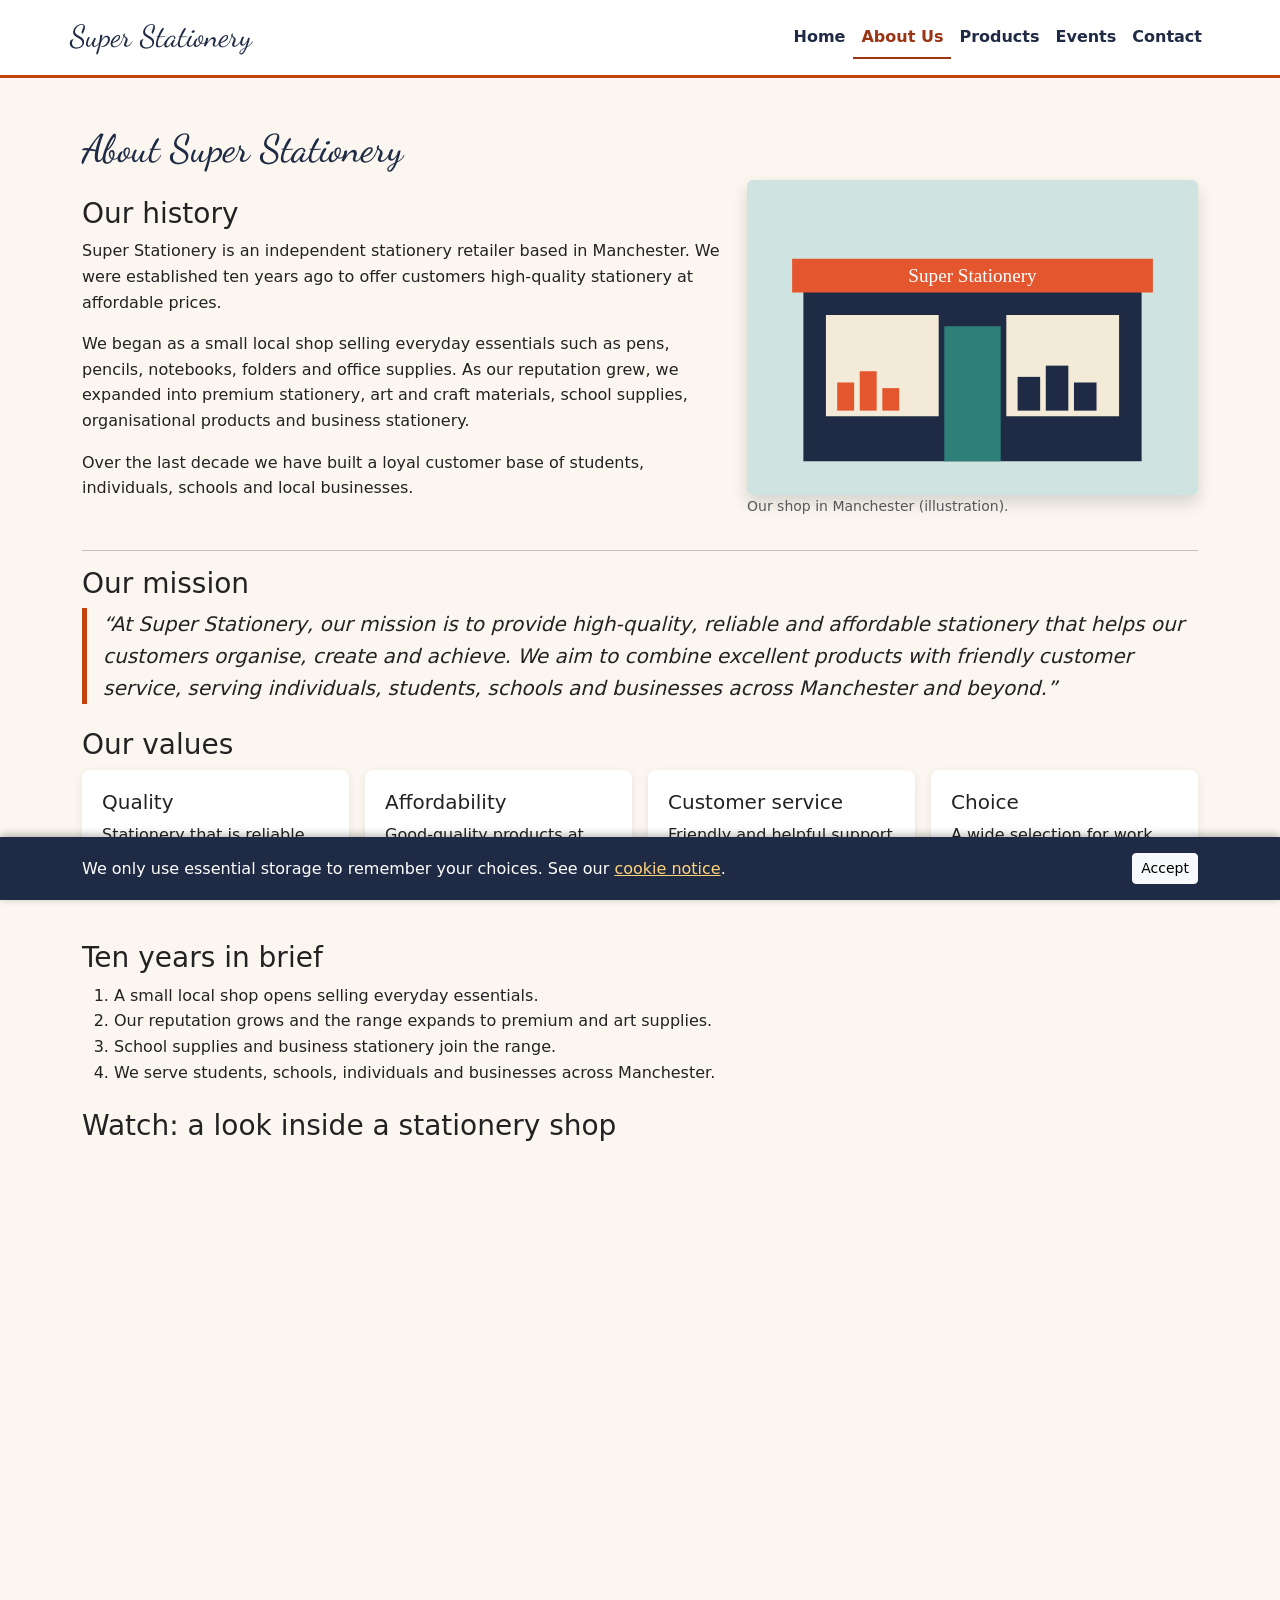
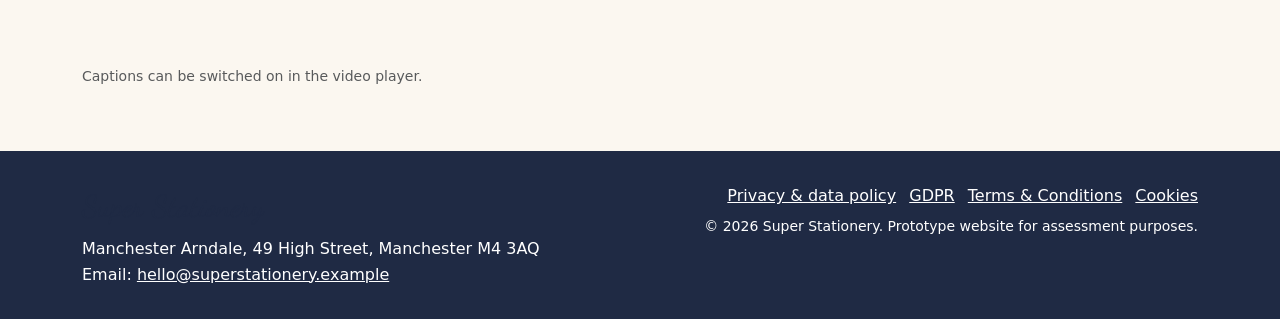
==== about.html @ 20adca73 "college website" ====
<!DOCTYPE html>
<html lang="en-GB">
<head>
  <!-- Character set and responsive viewport (needed for mobile layouts) -->
  <meta charset="utf-8">
  <meta name="viewport" content="width=device-width, initial-scale=1">
  <meta name="description" content="The history, mission and values of Super Stationery, an independent Manchester stationery shop.">
  <title>About Us | Super Stationery</title>
  <!-- Google Font for headings; Bootstrap provides the responsive grid; styles.css controls the site-wide look -->
  <link rel="preconnect" href="https://fonts.googleapis.com">
  <link href="https://fonts.googleapis.com/css2?family=Dancing+Script:wght@600&display=swap" rel="stylesheet">
  <link rel="stylesheet" href="css/vendor/bootstrap.min.css">
  <link rel="stylesheet" href="css/styles.css">
</head>
<body>
  <!-- Accessibility: lets keyboard users jump past the navigation -->
  <a class="skip-link" href="#main">Skip to main content</a>

  <header class="site-header">
    <nav class="navbar navbar-expand-md container" aria-label="Main navigation">
      <a class="navbar-brand brand" href="index.html">Super Stationery</a>
      <button class="navbar-toggler" type="button" data-bs-toggle="collapse" data-bs-target="#mainNav" aria-controls="mainNav" aria-expanded="false" aria-label="Toggle navigation">
        <span class="navbar-toggler-icon"></span>
      </button>
      <div class="collapse navbar-collapse" id="mainNav">
        <ul class="navbar-nav ms-auto"><li class="nav-item"><a class="nav-link" href="index.html">Home</a></li><li class="nav-item"><a class="nav-link active" href="about.html" aria-current="page">About Us</a></li><li class="nav-item"><a class="nav-link" href="products.html">Products</a></li><li class="nav-item"><a class="nav-link" href="events.html">Events</a></li><li class="nav-item"><a class="nav-link" href="contact.html">Contact</a></li></ul>
      </div>
    </nav>
  </header>

  <main id="main" tabindex="-1">
    <section class="container py-5" aria-labelledby="about-title">
      <h1 id="about-title" class="section-title">About Super Stationery</h1>
      <div class="row align-items-center gy-4">
        <div class="col-md-7">
          <h2 class="h3">Our history</h2>
          <p>Super Stationery is an independent stationery retailer based in Manchester. We were established ten years ago to offer customers high-quality stationery at affordable prices.</p>
          <p>We began as a small local shop selling everyday essentials such as pens, pencils, notebooks, folders and office supplies. As our reputation grew, we expanded into premium stationery, art and craft materials, school supplies, organisational products and business stationery.</p>
          <p>Over the last decade we have built a loyal customer base of students, individuals, schools and local businesses.</p>
        </div>
        <div class="col-md-5">
          <figure>
            <img src="images/shop.svg" class="img-fluid rounded shadow" alt="Illustration of the Super Stationery shop front with a red sign and two display windows" width="800" height="560">
            <figcaption class="small text-muted">Our shop in Manchester (illustration).</figcaption>
          </figure>
        </div>
      </div>
      <hr>
      <article class="mission">
        <h2 class="h3">Our mission</h2>
        <blockquote class="blockquote">
          <p>&ldquo;At Super Stationery, our mission is to provide high-quality, reliable and affordable stationery that helps our customers organise, create and achieve. We aim to combine excellent products with friendly customer service, serving individuals, students, schools and businesses across Manchester and beyond.&rdquo;</p>
        </blockquote>
      </article>
      <h2 class="h3 mt-4">Our values</h2>
      <div class="row g-3">
        <div class="col-sm-6 col-lg-3"><div class="value-box"><h3 class="h5">Quality</h3><p class="mb-0">Stationery that is reliable, practical and made to last.</p></div></div>
        <div class="col-sm-6 col-lg-3"><div class="value-box"><h3 class="h5">Affordability</h3><p class="mb-0">Good-quality products at reasonable prices.</p></div></div>
        <div class="col-sm-6 col-lg-3"><div class="value-box"><h3 class="h5">Customer service</h3><p class="mb-0">Friendly and helpful support for every customer.</p></div></div>
        <div class="col-sm-6 col-lg-3"><div class="value-box"><h3 class="h5">Choice</h3><p class="mb-0">A wide selection for work, study and creativity.</p></div></div>
      </div>
    </section>
    <section class="container pb-5" aria-labelledby="timeline-title">
      <h2 id="timeline-title" class="h3">Ten years in brief</h2>
      <ol>
        <li>A small local shop opens selling everyday essentials.</li>
        <li>Our reputation grows and the range expands to premium and art supplies.</li>
        <li>School supplies and business stationery join the range.</li>
        <li>We serve students, schools, individuals and businesses across Manchester.</li>
      </ol>
      <h2 class="h3 mt-4">Watch: a look inside a stationery shop</h2>
      <!-- Embedded YouTube video (privacy-enhanced domain). Replace VIDEO_ID with the ID of a video you are allowed to embed. -->
      <div class="ratio ratio-16x9 video-wrap">
        <iframe src="https://www.youtube.com/watch?v=AQkjH_06KUE&t=70s" title="Video: inside a stationery shop" loading="lazy" allow="accelerometer; encrypted-media; gyroscope; picture-in-picture" referrerpolicy="strict-origin-when-cross-origin" allowfullscreen></iframe>
      </div>
      <p class="small text-muted mt-2">Captions can be switched on in the video player.</p>
    </section>
  </main>

  <footer class="site-footer">
    <div class="container">
      <div class="row gy-3">
        <div class="col-md-6">
          <p class="brand mb-1">Super Stationery</p>
          <address class="mb-0">Manchester Arndale, 49 High Street, Manchester M4 3AQ<br>
          Email: <a href="mailto:hello@superstationery.example">hello@superstationery.example</a></address>
        </div>
        <div class="col-md-6 text-md-end">
          <ul class="list-inline mb-1">
            <li class="list-inline-item"><a href="contact.html#privacy">Privacy &amp; data policy</a></li>
            <li class="list-inline-item"><a href="contact.html#gdpr">GDPR</a></li>
            <li class="list-inline-item"><a href="contact.html#terms">Terms &amp; Conditions</a></li>
            <li class="list-inline-item"><a href="contact.html#cookies">Cookies</a></li>
          </ul>
          <small>&copy; 2026 Super Stationery. Prototype website for assessment purposes.</small>
        </div>
      </div>
    </div>
  </footer>

  <!-- Scripts at the end so the page content loads first. Add further files in js/ later. -->
  <script src="js/vendor/jquery.min.js"></script>
  <script src="js/vendor/bootstrap.bundle.min.js"></script>
  <script src="js/main.js"></script>
</body>
</html>
---- css/styles.css ----
/* ==========================================================
   Super Stationery - site-wide styles (loaded after Bootstrap)
   Colours chosen for WCAG AA contrast on the cream background.
   ========================================================== */
:root{
  --cream:#fbf7f0; --navy:#1f2a44; --accent:#c2410c; --accent-dark:#9a3412;
  --teal:#2f7f79; --panel:#ffffff;
}
body{background:var(--cream);color:#222;font-family:system-ui,-apple-system,"Segoe UI",Roboto,Arial,sans-serif;line-height:1.6}
h1,h2,h3{color:var(--navy)}
a{color:#0b5394}
a:hover{color:var(--accent-dark)}
/* Visible keyboard focus (Operable) */
:focus-visible{outline:3px solid #f2b632;outline-offset:2px}
/* Skip link: hidden until focused */
.skip-link{position:absolute;left:-999px;top:0;background:var(--navy);color:#fff;padding:.5rem 1rem;z-index:2000}
.skip-link:focus{left:0}
.brand{font-family:"Dancing Script",cursive,Georgia,serif;font-size:1.9rem;color:var(--navy)!important;text-decoration:none}
.site-header{background:var(--panel);border-bottom:3px solid var(--accent)}
.navbar .nav-link{color:var(--navy);font-weight:600}
.navbar .nav-link.active{color:var(--accent-dark);border-bottom:2px solid var(--accent-dark)}
.section-title{font-family:"Dancing Script",cursive,Georgia,serif;font-size:2.4rem}
.hero{background:linear-gradient(135deg,#f6e7d0,#fbf7f0)}
.btn-accent{background:var(--accent);border-color:var(--accent);color:#fff}
.btn-accent:hover,.btn-accent:focus{background:var(--accent-dark);border-color:var(--accent-dark);color:#fff}
.product-card{border:0;box-shadow:0 2px 8px rgba(0,0,0,.12);transition:transform .2s}
.product-card:hover{transform:translateY(-4px)}
.price{color:var(--accent-dark);font-size:1.15rem}
.promo{background:var(--navy);color:#fff}
.promo h2{color:#fff}
.promo a{color:#ffd37a}
.value-box,.form-panel{background:var(--panel);border-radius:.5rem;padding:1.25rem;box-shadow:0 2px 8px rgba(0,0,0,.08);height:100%}
.mission blockquote{border-left:5px solid var(--accent);padding-left:1rem;font-style:italic}
.weather{background:#e7f1ef;border-radius:.5rem;padding:.75rem 1rem}
.legal{background:#f1ebe0;border-top:1px solid #ddd}
.site-footer{background:var(--navy);color:#fff;padding:2rem 0}
.site-footer a,.site-footer address{color:#fff}
.site-footer a:hover{color:#ffd37a}
.video-wrap,.map-wrap{max-width:900px}
.product.hidden-by-filter{display:none}
/* Radio group error message must show when the group is invalid */
fieldset.was-invalid .invalid-feedback{display:block}
/* Respect users who prefer reduced motion (Operable) */
@media (prefers-reduced-motion:reduce){*{transition:none!important;animation:none!important}}
/* Cookie notice banner */
#cookie-banner{position:fixed;bottom:0;left:0;right:0;background:var(--navy);color:#fff;padding:1rem;z-index:1500;box-shadow:0 -2px 8px rgba(0,0,0,.3)}
#cookie-banner a{color:#ffd37a}
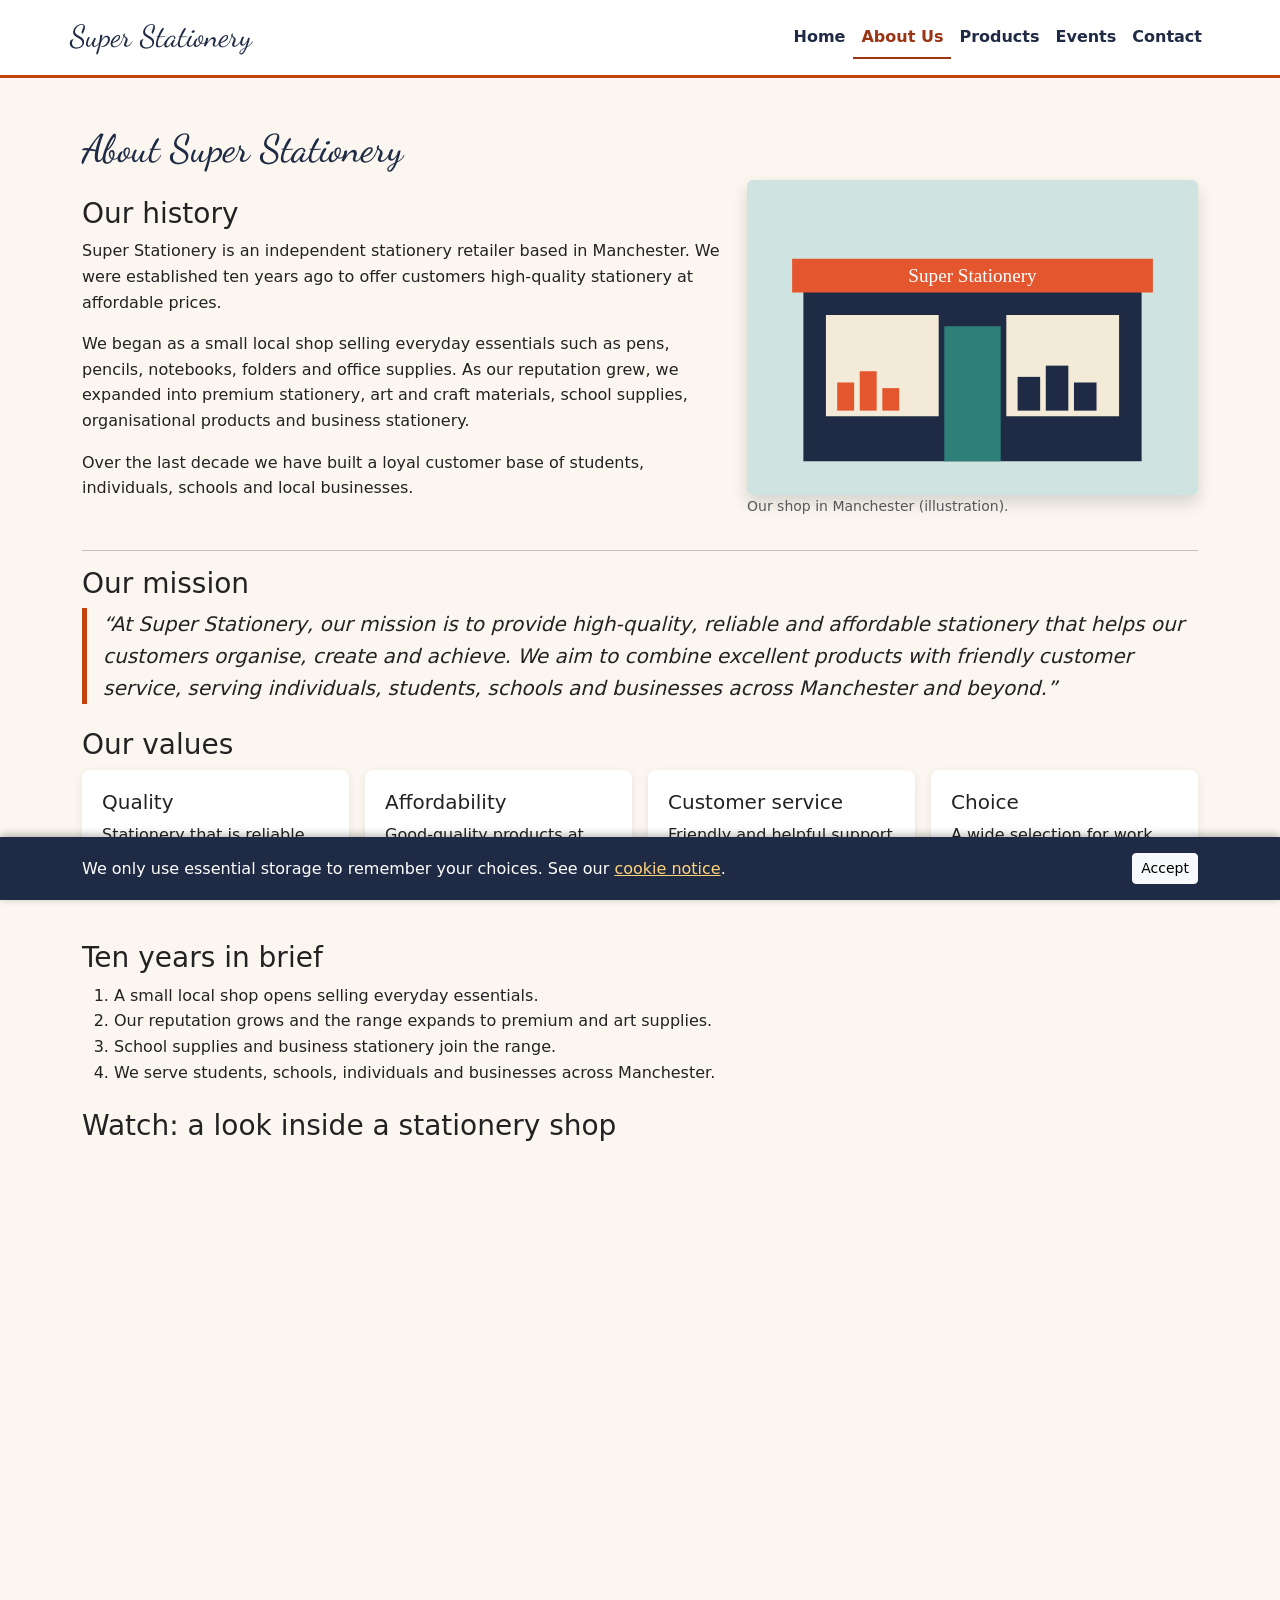
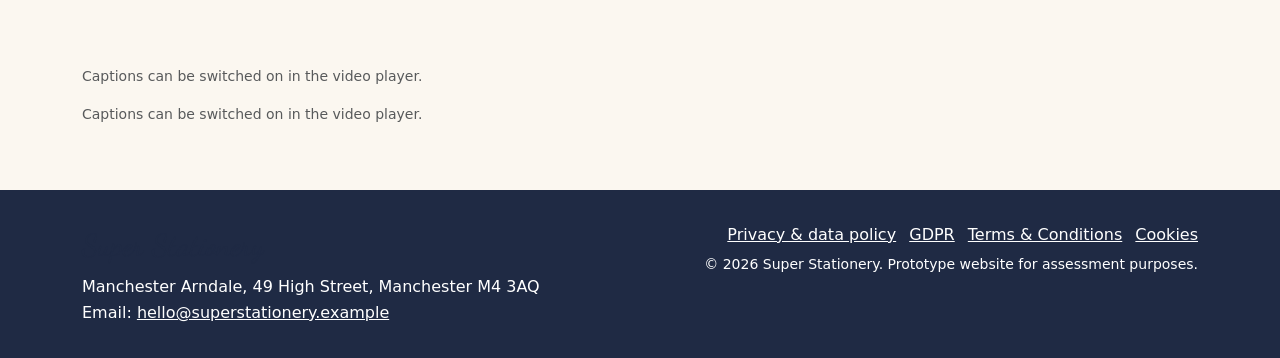
==== commit 622282c2: "." ====
--- a/about.html
+++ b/about.html
@@ -71,7 +71,9 @@
       <h2 class="h3 mt-4">Watch: a look inside a stationery shop</h2>
       <!-- Embedded YouTube video (privacy-enhanced domain). Replace VIDEO_ID with the ID of a video you are allowed to embed. -->
       <div class="ratio ratio-16x9 video-wrap">
-        <iframe src="https://www.youtube.com/watch?v=AQkjH_06KUE&t=70s" title="Video: inside a stationery shop" loading="lazy" allow="accelerometer; encrypted-media; gyroscope; picture-in-picture" referrerpolicy="strict-origin-when-cross-origin" allowfullscreen></iframe>
+       <iframe src="https://www.youtube-nocookie.com/embed/-wW5SCjDftY" title="Video: inside a stationery shop" loading="lazy" allow="accelerometer; encrypted-media; gyroscope; picture-in-picture" referrerpolicy="strict-origin-when-cross-origin" allowfullscreen></iframe>
+      </div>
+      <p class="small text-muted mt-2">Captions can be switched on in the video player.</p>
       </div>
       <p class="small text-muted mt-2">Captions can be switched on in the video player.</p>
     </section>
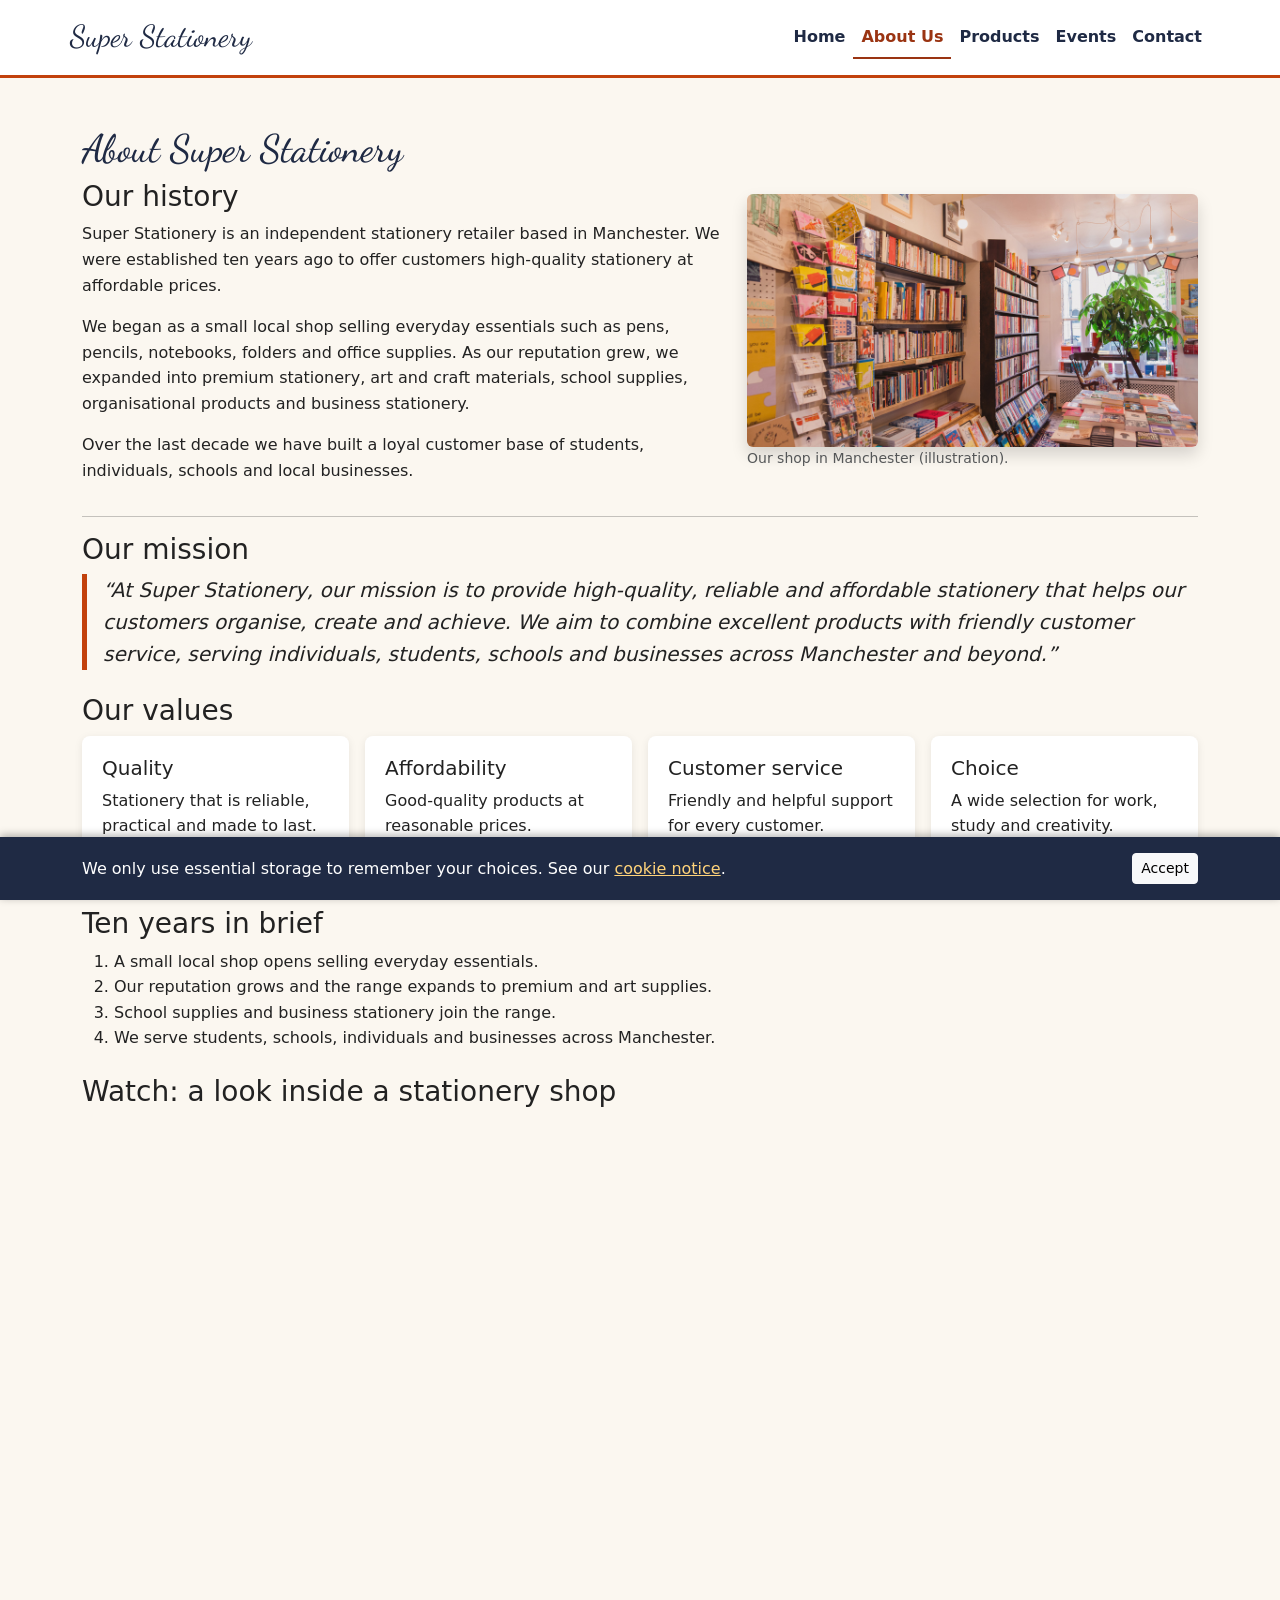
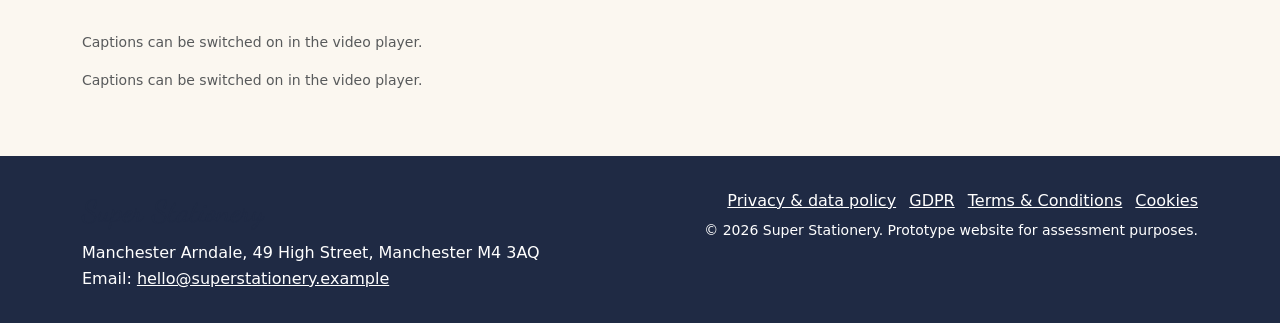
==== commit 32c294ec: "." ====
--- a/about.html
+++ b/about.html
@@ -40,7 +40,7 @@
         </div>
         <div class="col-md-5">
           <figure>
-            <img src="images/shop.svg" class="img-fluid rounded shadow" alt="Illustration of the Super Stationery shop front with a red sign and two display windows" width="800" height="560">
+            <img src="images/shop.jpg" class="img-fluid rounded shadow" alt="Illustration of the Super Stationery shop front with a red sign and two display windows" width="800" height="560">
             <figcaption class="small text-muted">Our shop in Manchester (illustration).</figcaption>
           </figure>
         </div>
